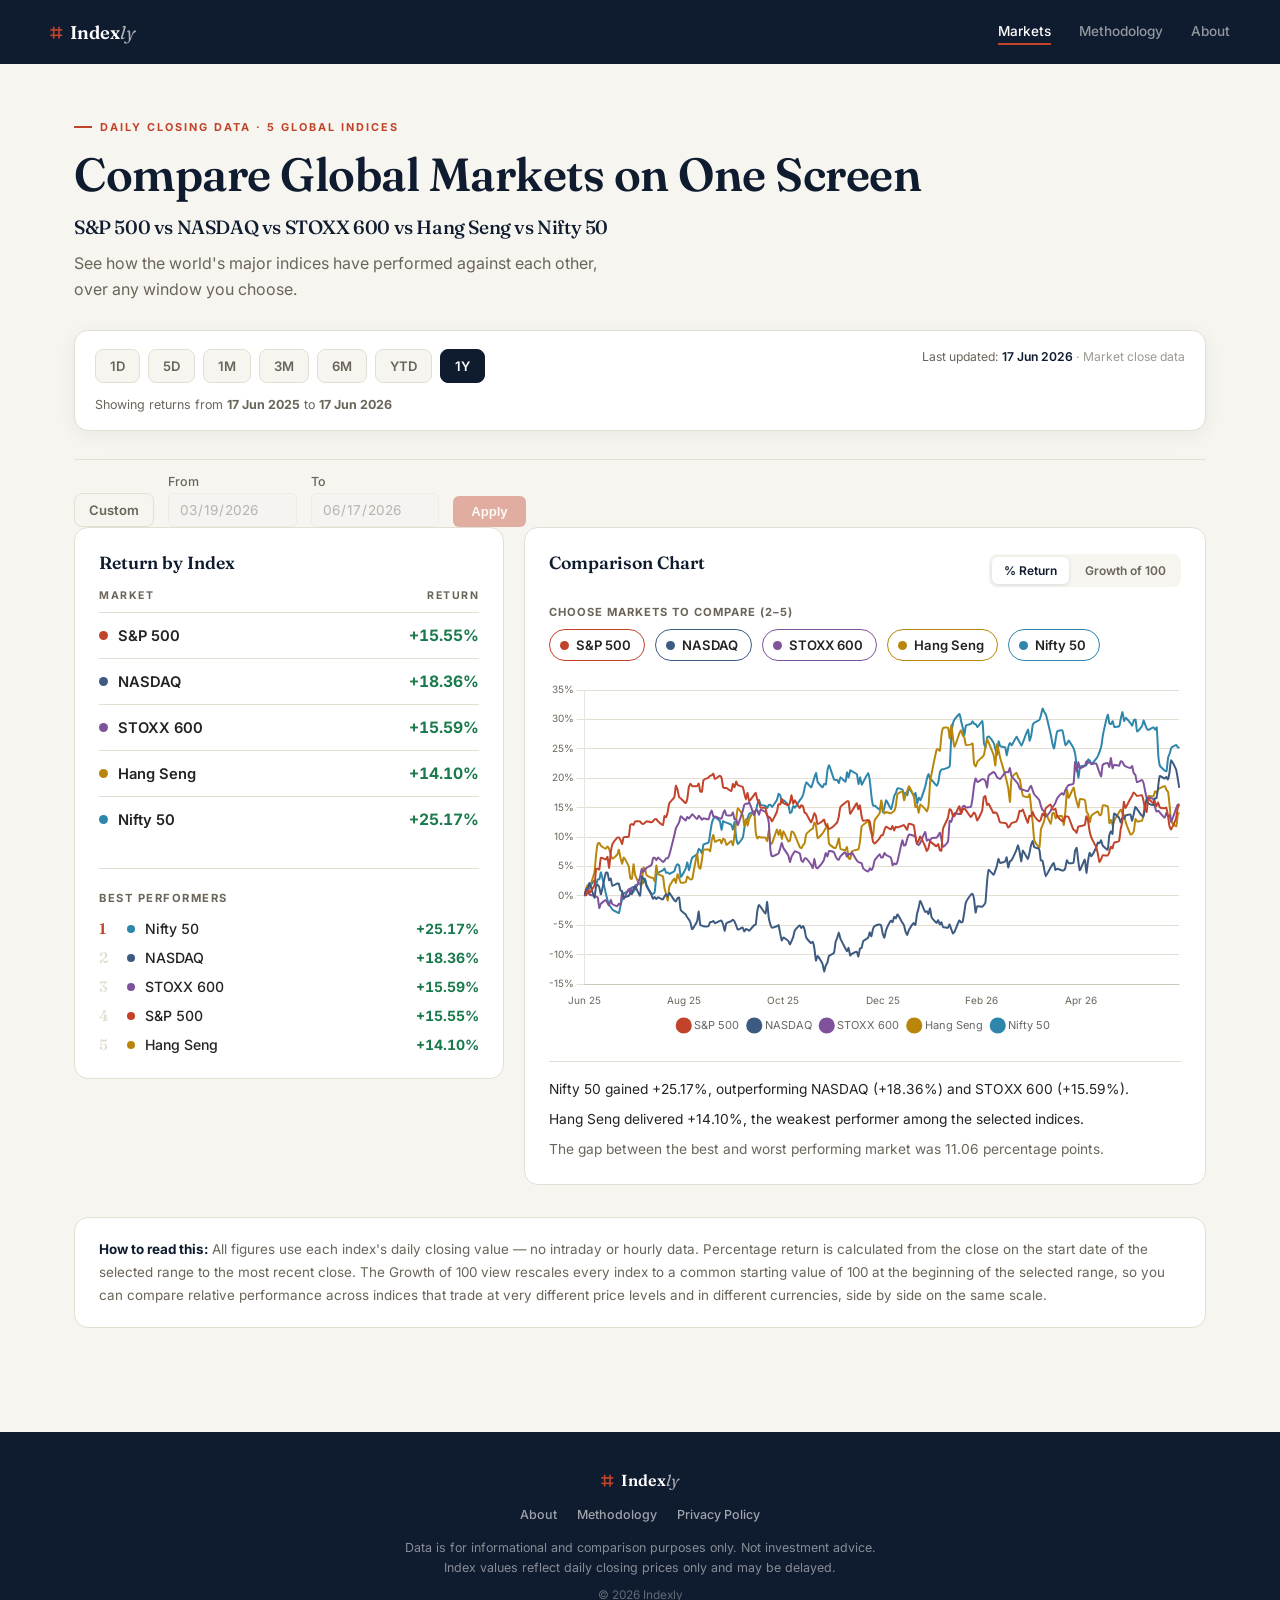
==== index.html @ 598ea198 "Add files via upload" ====
﻿<!DOCTYPE html>
<html lang="en">
<head>
<meta charset="UTF-8">
<meta name="viewport" content="width=device-width, initial-scale=1.0">
<title>Indexly · Global Market Comparison</title>
<link rel="preconnect" href="https://fonts.googleapis.com">
<link rel="preconnect" href="https://fonts.gstatic.com" crossorigin>
<link href="https://fonts.googleapis.com/css2?family=Fraunces:opsz,wght@9..144,400;9..144,500;9..144,600;9..144,700&family=Inter:wght@400;500;600;700&display=swap" rel="stylesheet">
<link rel="stylesheet" href="assets/css/styles.css">
</head>
<body>

<!-- ============ HEADER ============ -->
<header class="site-header">
  <div class="header-inner">
    <a href="#" class="logo">
      <span class="logo-mark">⌗</span>
      <span class="logo-text">Index<em>ly</em></span>
    </a>
<nav class="header-nav" id="headerNav">
      <a href="index.html" class="nav-link active">Markets</a>
      <a href="methodology.html" class="nav-link">Methodology</a>
      <a href="about.html" class="nav-link">About</a>
    </nav>

    <button class="hamburger-btn" id="hamburgerBtn" aria-label="Open menu" aria-expanded="false">
      <span class="hamburger-bar"></span>
      <span class="hamburger-bar"></span>
      <span class="hamburger-bar"></span>
    </button>
  </div>
</header>

<main>

  <!-- ============ PAGE TITLE / INTRO ============ -->
  <section class="page-intro">
    <p class="eyebrow">Daily closing data · 5 global indices</p>
    <h1 class="page-title">Compare Global Markets on One Screen</h1>
    <h2 class="page-subtitle">S&P 500 vs NASDAQ vs STOXX 600 vs Hang Seng vs Nifty 50 </h2>
    <p class="page-sub">See how the world's major indices have performed against each other, over any window you choose.</p>
  </section>

 <div class="sticky-date-wrapper">

    <!-- ============ RANGE SELECTOR ============ -->
    <section class="range-bar" aria-label="Select time range">
      <div class="range-bar-inner">
        <button class="range-btn" data-range="1D">1D</button>
        <button class="range-btn" data-range="5D">5D</button>
        <button class="range-btn" data-range="1M">1M</button>
        <button class="range-btn" data-range="3M">3M</button>
        <button class="range-btn" data-range="6M">6M</button>
        <button class="range-btn" data-range="YTD">YTD</button>
        <button class="range-btn active" data-range="1Y">1Y</button>
        
      </div>

<p class="last-updated-inline">Last updated: <strong id="lastUpdatedDate"></strong> <span class="last-updated-note">· Market close data</span></p>

      <p class="range-context" id="rangeContext">Showing returns for the trailing 1 year, as of <span id="asOfDate"></span></p>

    </section>

    <!-- ============ CUSTOM DATE BAR ============ -->
    <div class="custom-range-panel" id="customRangePanel">
      <button class="range-btn range-btn-custom" data-range="CUSTOM">Custom</button>
      <label>From <input type="date" id="customFrom" disabled></label>
      <label>To <input type="date" id="customTo" disabled></label>
      <button class="apply-btn" id="applyCustomRange" disabled>Apply</button>
    </div>

  </div>

  <!-- ============ MAIN GRID: TABLE + CHART ============ -->
  <section class="data-grid">

    <div class="panel table-panel">
      <h2 class="panel-title">Return by Index</h2>
      <table class="return-table" id="returnTable">
        <thead>
          <tr>
            <th class="rt-market">Market</th>
            <th class="rt-return">Return</th>
          </tr>
        </thead>
        <tbody id="returnTableBody">
          <!-- populated by JS -->
        </tbody>
      </table>

      <div class="best-performer">
        <h3 class="bp-title">Best Performers</h3>
        <ol class="bp-list" id="bestPerformerList">
          <!-- populated by JS -->
        </ol>
      </div>
    </div>

    <div class="panel chart-panel">
      <div class="chart-panel-head">
        <h2 class="panel-title">Comparison Chart</h2>
        <div class="chart-mode-toggle">
          <button class="mode-btn active" data-mode="pct">% Return</button>
          <button class="mode-btn" data-mode="normalized">Growth of 100</button>
        </div>
      </div>

      <fieldset class="index-picker" id="indexPicker">
        <legend>Choose markets to compare (2–5)</legend>
        <!-- populated by JS -->
      </fieldset>

      <div class="chart-wrap">
        <canvas id="comparisonChart"></canvas>
      </div>

     <div class="chart-summary" id="chartSummary"></div>
    </div>

  </section>

  <!-- ============ SMALL EXPLANATION ============ -->
  <section class="explainer">
    <p><strong>How to read this:</strong> All figures use each index's daily closing value — no intraday or hourly data. Percentage return is calculated from the close on the start date of the selected range to the most recent close. The Growth of 100 view rescales every index to a common starting value of 100 at the beginning of the selected range, so you can compare relative performance across indices that trade at very different price levels and in different currencies, side by side on the same scale.</p>
  </section>

</main>

<!-- ============ FOOTER ============ -->
<footer class="site-footer">
  <div class="footer-inner">
    <div class="footer-brand">
      <span class="logo-mark">⌗</span>
      <span class="logo-text">Index<em>ly</em></span>
    </div>

    <nav class="footer-nav">
      <a href="about.html">About</a>
      <a href="methodology.html">Methodology</a>
      <a href="privacy-policy.html">Privacy Policy</a>
    </nav>

    <p class="footer-disclaimer">Data is for informational and comparison purposes only. Not investment advice. Index values reflect daily closing prices only and may be delayed.</p>
    <p class="footer-copy">&copy; 2026 Indexly</p>
  </div>
</footer>

<script src="assets/js/chart.umd.min.js"></script>
<script src="assets/js/chartjs-adapter-date-fns.bundle.min.js"></script>
<script src="assets/js/market-data.js"></script>
<script src="assets/js/app.js"></script>
<script>
  const hamburgerBtn = document.getElementById('hamburgerBtn');
  const headerNav = document.getElementById('headerNav');

  hamburgerBtn.addEventListener('click', () => {
    const isOpen = headerNav.classList.toggle('open');
    hamburgerBtn.setAttribute('aria-expanded', isOpen);
  });
</script>
</body>
</html>
---- assets/css/styles.css ----
﻿/* ════════════════════════════════════
   INDEXWATCH — GLOBAL MARKET COMPARISON
   Design tokens
════════════════════════════════════ */

:root {
  /* Color */
  --navy:        #0F1B2E;
  --navy-soft:   #1B2D47;
  --cream:       #F7F5F0;
  --paper:       #FFFFFF;
  --border:      #E4DFD3;
  --ink:         #232323;
  --muted:       #6B6459;

  /* Index colors */
  --c-nifty:     #2E86AB;
  --c-sp500:     #C1432A;
  --c-nasdaq:    #3D5A80;
  --c-shanghai:  #B8860B;
  --c-dax:       #5C7A5C;

  /* Signal */
  --gain:        #1A7A4C;
  --loss:        #B8312F;

  --ease: cubic-bezier(0.4, 0, 0.2, 1);
}

* { box-sizing: border-box; }

html { scroll-behavior: smooth; }

body {
  margin: 0;
  background: var(--cream);
  color: var(--ink);
  font-family: 'Inter', sans-serif;
  -webkit-font-smoothing: antialiased;
  overflow-x: hidden;
}

a { color: inherit; text-decoration: none; }

:focus-visible {
  outline: 2px solid var(--c-nifty);
  outline-offset: 2px;
}

@media (prefers-reduced-motion: reduce) {
  *, *::before, *::after {
    animation-duration: 0.001ms !important;
    transition-duration: 0.001ms !important;
  }
}

/* ── Header ── */
.site-header {
  background: var(--navy);
  padding: 0 24px;
  position: relative;
}

.header-inner {
  max-width: 1180px;
  margin: 0 auto;
  display: flex;
  align-items: center;
  justify-content: space-between;
  height: 64px;
}

.logo {
  display: flex;
  align-items: center;
  gap: 8px;
  font-family: 'Fraunces', serif;
  font-size: 1.15rem;
  font-weight: 600;
  color: var(--paper);
}

.logo-mark {
  color: var(--c-sp500);
  font-size: 1.3rem;
}

.logo-text em {
  font-style: italic;
  font-weight: 400;
  color: rgba(255,255,255,0.65);
}

.header-nav {
  display: flex;
  gap: 28px;
}

.nav-link {
  font-size: 0.85rem;
  font-weight: 500;
  color: rgba(255,255,255,0.55);
  padding: 4px 0;
  border-bottom: 2px solid transparent;
  transition: color 0.2s var(--ease);
}

.nav-link:hover { color: rgba(255,255,255,0.85); }

.nav-link.active {
  color: var(--paper);
  border-bottom-color: var(--c-sp500);
}

.hamburger-btn {
  display: none;
  flex-direction: column;
  justify-content: center;
  gap: 5px;
  width: 32px;
  height: 32px;
  padding: 0;
  background: none;
  border: none;
  cursor: pointer;
}

.hamburger-bar {
  display: block;
  width: 100%;
  height: 2px;
  background: var(--paper);
  border-radius: 2px;
}

@media (max-width: 640px) {
  .header-nav {
    display: none;
    position: absolute;
    top: 64px;
    left: 0;
    right: 0;
    flex-direction: column;
    gap: 0;
    background: var(--navy);
    border-top: 1px solid rgba(255,255,255,0.1);
    box-shadow: 0 8px 20px rgba(15,27,46,0.25);
    z-index: 20;
  }

  .header-nav.open {
    display: flex;
  }

  .header-nav .nav-link {
    padding: 14px 24px;
    border-bottom: 1px solid rgba(255,255,255,0.08);
  }

  .header-nav .nav-link.active {
    border-left: 3px solid var(--c-sp500);
    padding-left: 21px;
  }

  .hamburger-btn {
    display: flex;
  }
}

/* ── Page intro ── */
main {
  max-width: 1180px;
  margin: 0 auto;
  padding: 0 24px 64px;
}

.page-intro {
  padding: 48px 0 28px;
}

.eyebrow {
  display: inline-flex;
  align-items: center;
  gap: 8px;
  font-size: 0.68rem;
  font-weight: 700;
  letter-spacing: 2px;
  text-transform: uppercase;
  color: var(--c-sp500);
  margin: 0 0 12px;
}

.eyebrow::before {
  content: '';
  width: 18px;
  height: 2px;
  background: var(--c-sp500);
}

.page-title {
  font-family: 'Fraunces', serif;
  font-size: clamp(2rem, 5vw, 2.9rem);
  font-weight: 600;
  letter-spacing: -0.5px;
  margin: 0 0 12px;
  color: var(--navy);
}

.page-subtitle {
  font-family: 'Fraunces', serif;
  font-size: clamp(1.2rem, 5vw, 0.9rem);
  font-weight: 500;
  letter-spacing: -0.4px;
  margin: 0 0 12px;
  color: var(--navy);
}

.page-sub {
  font-size: 1rem;
  color: var(--muted);
  max-width: 560px;
  line-height: 1.6;
  margin: 0;
}

/* ── Range selector bar ── */
.range-bar {
  position: sticky;
  top: 0;
  z-index: 10;
  background: var(--paper);
  border: 1.5px solid var(--border);
  border-radius: 14px;
  padding: 18px 20px;
  margin-bottom: 28px;
  box-shadow: 0 4px 20px rgba(15,27,46,0.06);
  display: grid;
  grid-template-columns: 1fr auto;
  column-gap: 16px;
}

.range-bar-inner {
  display: flex;
  gap: 8px;
  flex-wrap: wrap;
  grid-column: 1;
  grid-row: 1;
}

.range-btn {
  font-family: 'Inter', sans-serif;
  font-size: 0.82rem;
  font-weight: 600;
  color: var(--muted);
  background: var(--cream);
  border: 1.5px solid var(--border);
  border-radius: 8px;
  padding: 8px 14px;
  cursor: pointer;
  transition: all 0.18s var(--ease);
}

.range-btn:hover {
  border-color: var(--c-nifty);
  color: var(--navy);
}

.range-btn.active {
  background: var(--navy);
  border-color: var(--navy);
  color: var(--paper);
}



@media (max-width: 640px) {
  .range-btn-custom { margin-left: 0; }
}

.custom-range-panel {
  display: flex;
  grid-column: 1;
  grid-row: 2;
  gap: 14px;
  align-items: end;
  flex-wrap: wrap;
  margin-top: 14px;
  padding-top: 14px;
  border-top: 1px solid var(--border);
}

.custom-range-panel[hidden] {
  display: none;
}

.custom-range-panel label {
  display: flex;
  flex-direction: column;
  gap: 4px;
  font-size: 0.78rem;
  color: var(--muted);
  font-weight: 500;
}

.custom-range-panel input[type="date"] {
  font-family: 'Inter', sans-serif;
  padding: 7px 10px;
  border: 1.5px solid var(--border);
  border-radius: 6px;
  font-size: 0.85rem;
}

.custom-range-panel input[type="date"]:disabled,
.apply-btn:disabled {
  opacity: 0.4;
  cursor: not-allowed;
  pointer-events: none;
}

.apply-btn {
  background: var(--c-sp500);
  color: var(--paper);
  border: none;
  border-radius: 6px;
  padding: 8px 18px;
  font-size: 0.82rem;
  font-weight: 600;
  cursor: pointer;
  transition: opacity 0.18s var(--ease);
}

.apply-btn:hover { opacity: 0.88; }

.range-context {
  grid-column: 1;
  margin: 14px 0 0;
  font-size: 0.78rem;
  color: var(--muted);
}

.last-updated-inline {
  font-size: 0.76rem;
  color: var(--muted);
  text-align: right;
  align-self: start;
  margin: 0;
  grid-column: 2;
  grid-row: 1;
}

.last-updated-inline strong {
  color: var(--navy);
  font-weight: 600;
}

.last-updated-note {
  opacity: 0.65;
}

/* ── Data grid: table + chart ── */
.data-grid {
  display: grid;
  grid-template-columns: minmax(280px, 38%) 1fr;
  gap: 20px;
  align-items: start;
}

@media (max-width: 900px) {
  .data-grid {
    grid-template-columns: 1fr;
  }
}

.panel {
  background: var(--paper);
  border: 1.5px solid var(--border);
  border-radius: 14px;
  padding: 24px;
}

.panel-title {
  font-family: 'Fraunces', serif;
  font-size: 1.1rem;
  font-weight: 600;
  color: var(--navy);
  margin: 0 0 16px;
}

/* ── Return table ── */
.return-table {
  width: 100%;
  border-collapse: collapse;
  font-size: 0.92rem;
}

.return-table th {
  text-align: left;
  font-size: 0.66rem;
  font-weight: 700;
  letter-spacing: 1.5px;
  text-transform: uppercase;
  color: var(--muted);
  padding: 0 0 10px;
  border-bottom: 1.5px solid var(--border);
}

.return-table .rt-return { text-align: right; }

.return-table td {
  padding: 13px 0;
  border-bottom: 1px solid var(--border);
  transition: opacity 0.25s var(--ease);
}

.return-table tbody tr:last-child td { border-bottom: none; }

.rt-market-cell {
  display: flex;
  align-items: center;
  gap: 10px;
  font-weight: 600;
  color: var(--ink);
}

.rt-dot {
  width: 9px;
  height: 9px;
  border-radius: 50%;
  flex-shrink: 0;
}

.rt-return-cell {
  text-align: right;
  font-variant-numeric: tabular-nums;
  font-weight: 700;
  font-size: 0.98rem;
}

.rt-return-cell.gain { color: var(--gain); }
.rt-return-cell.loss { color: var(--loss); }

.table-fade {
  opacity: 0;
}

/* ── Best performers ── */
.best-performer {
  margin-top: 26px;
  padding-top: 22px;
  border-top: 1.5px solid var(--border);
}

.bp-title {
  font-size: 0.7rem;
  font-weight: 700;
  letter-spacing: 1.5px;
  text-transform: uppercase;
  color: var(--muted);
  margin: 0 0 14px;
}

.bp-list {
  list-style: none;
  margin: 0;
  padding: 0;
  display: flex;
  flex-direction: column;
  gap: 10px;
}

.bp-list li {
  display: flex;
  align-items: center;
  gap: 10px;
  font-size: 0.88rem;
  font-variant-numeric: tabular-nums;
}

.bp-rank {
  font-family: 'Fraunces', serif;
  font-weight: 600;
  font-size: 0.95rem;
  color: var(--border);
  width: 18px;
  flex-shrink: 0;
}

.bp-list li:first-child .bp-rank { color: var(--c-sp500); }

.bp-dot {
  width: 8px;
  height: 8px;
  border-radius: 50%;
  flex-shrink: 0;
}

.bp-name {
  flex: 1;
  font-weight: 500;
}

.bp-value {
  font-weight: 700;
}

.bp-value.gain { color: var(--gain); }
.bp-value.loss { color: var(--loss); }

/* ── Chart panel ── */
.chart-panel-head {
  display: flex;
  align-items: center;
  justify-content: space-between;
  flex-wrap: wrap;
  gap: 12px;
  margin-bottom: 4px;
}

.chart-mode-toggle {
  display: flex;
  gap: 4px;
  background: var(--cream);
  border-radius: 8px;
  padding: 3px;
}

.mode-btn {
  font-family: 'Inter', sans-serif;
  font-size: 0.75rem;
  font-weight: 600;
  color: var(--muted);
  background: transparent;
  border: none;
  border-radius: 6px;
  padding: 6px 12px;
  cursor: pointer;
  transition: all 0.18s var(--ease);
}

.mode-btn.active {
  background: var(--paper);
  color: var(--navy);
  box-shadow: 0 1px 4px rgba(15,27,46,0.12);
}

/* ── Index picker checkboxes ── */
.index-picker {
  display: flex;
  flex-wrap: wrap;
  gap: 10px;
  border: none;
  margin: 16px 0 20px;
  padding: 0;
}

.index-picker legend {
  width: 100%;
  font-size: 0.7rem;
  font-weight: 700;
  letter-spacing: 1px;
  text-transform: uppercase;
  color: var(--muted);
  margin-bottom: 10px;
  padding: 0;
}

.idx-chip {
  display: flex;
  align-items: center;
  gap: 7px;
  font-size: 0.82rem;
  font-weight: 600;
  padding: 7px 13px 7px 10px;
  border-radius: 20px;
  border: 1.5px solid var(--border);
  background: var(--cream);
  cursor: pointer;
  transition: all 0.18s var(--ease);
  user-select: none;
}

.idx-chip input {
  position: absolute;
  opacity: 0;
  pointer-events: none;
}

.idx-chip .idx-dot {
  width: 9px;
  height: 9px;
  border-radius: 50%;
  flex-shrink: 0;
  opacity: 0.35;
  transition: opacity 0.18s var(--ease);
}

.idx-chip.checked {
  border-color: currentColor;
  background: var(--paper);
}

.idx-chip.checked .idx-dot { opacity: 1; }

.idx-chip.disabled {
  opacity: 0.4;
  cursor: not-allowed;
}

/* ── Chart canvas ── */


.chart-wrap {
  position: relative;
  width: 100%;
  height: 360px;
  min-height: 260px;
  display: block;          /* ← prevents flex/grid collapsing it */
}

#comparisonChart {
  max-width: 100%;
}

.chart-summary {
  margin-top: 20px;
  padding-top: 16px;
  border-top: 1.5px solid var(--border);
}

.chart-summary p {
  font-size: 0.86rem;
  line-height: 1.6;
  color: var(--ink);
  margin: 0 0 8px;
}

.chart-summary p:last-child {
  margin-bottom: 0;
  color: var(--muted);
}

.chart-summary-caveat {
  font-size: 0.8rem;
  font-style: italic;
  color: var(--muted);
  padding-bottom: 10px;
  margin-bottom: 12px !important;
  border-bottom: 1px dashed var(--border);
}

/* ── Explainer ── */
.explainer {
  margin-top: 32px;
  padding: 20px 24px;
  background: var(--paper);
  border: 1.5px solid var(--border);
  border-radius: 14px;
}

.explainer p {
  margin: 0;
  font-size: 0.84rem;
  color: var(--muted);
  line-height: 1.7;
}

.explainer strong { color: var(--navy); }

/* ── Footer ── */
.site-footer {
  background: var(--navy);
  padding: 36px 24px;
  margin-top: 40px;
}

.footer-inner {
  max-width: 1180px;
  margin: 0 auto;
  text-align: center;
}

.footer-brand {
  display: inline-flex;
  align-items: center;
  gap: 8px;
  font-family: 'Fraunces', serif;
  font-size: 1rem;
  font-weight: 600;
  color: var(--paper);
  margin-bottom: 14px;
}

.footer-nav {
  display: flex;
  justify-content: center;
  gap: 20px;
  margin-bottom: 16px;
}

.footer-nav a {
  font-size: 0.78rem;
  font-weight: 500;
  color: rgba(255,255,255,0.6);
  transition: color 0.18s var(--ease);
}

.footer-nav a:hover {
  color: var(--paper);
}

.footer-disclaimer {
  font-size: 0.78rem;
  color: rgba(255,255,255,0.5);
  max-width: 480px;
  margin: 0 auto 10px;
  line-height: 1.6;
}

.footer-copy {
  font-size: 0.74rem;
  color: rgba(255,255,255,0.35);
  margin: 0;
}

/* ════════════════════════════════════
   PRIVACY POLICY
════════════════════════════════════ */

.legal-content {
  background: var(--paper);
  border: 1.5px solid var(--border);
  border-radius: 14px;
  padding: 36px 40px;
  margin: 0 auto 40px;
  max-width: 760px;
}

.legal-content h2 {
  font-family: 'Fraunces', serif;
  font-size: 1.15rem;
  font-weight: 600;
  color: var(--navy);
  margin: 32px 0 12px;
}

.legal-content h2:first-child {
  margin-top: 0;
}

.legal-content p {
  font-size: 0.92rem;
  line-height: 1.7;
  color: var(--ink);
  margin: 0 0 14px;
}

.legal-content ul {
  margin: 0 0 14px;
  padding-left: 22px;
}

.legal-content li {
  font-size: 0.92rem;
  line-height: 1.7;
  color: var(--ink);
  margin-bottom: 8px;
}

.legal-content a {
  color: var(--c-sp500);
  text-decoration: underline;
  text-decoration-color: rgba(193,67,42,0.3);
}

.legal-content a:hover {
  text-decoration-color: var(--c-sp500);
}

.legal-content strong {
  color: var(--navy);
  font-weight: 600;
}

.legal-intro {
  text-align: center;
  max-width: 760px;
  margin-left: auto;
  margin-right: auto;
}

.legal-intro .eyebrow {
  justify-content: center;
}

.legal-intro .page-sub {
  margin-left: auto;
  margin-right: auto;
}

/* ── Mobile tuning ── */

@media (max-width: 640px) {

  .page-intro {
    padding: 24px 0 18px;
  }

  .panel {
    padding: 16px;
  }

    .range-bar {
    position: static;
    padding: 14px;
    display: block;
  }

  .last-updated-inline {
    text-align: left;
    margin-top: 12px;
    margin-bottom: 12px;
  }

    .custom-range-panel {
    display: flex;
    flex-direction: column;
    align-items: stretch;
    gap: 10px;
    position: sticky;
    top: 0;
    z-index: 15;
    background: var(--paper);
    padding: 10px 14px;
    margin: 0 -14px;
    border-bottom: 1.5px solid var(--border);
    box-shadow: 0 4px 12px rgba(15,27,46,0.08);
  }

  .custom-range-panel label {
    width: 100%;
  }

  .custom-range-panel input[type="date"] {
    width: 100%;
  }

  .apply-btn {
    width: 100%;
  }

.chart-wrap {
  height: 380px;
  min-height: 380px;
  width: auto;
  margin-left: -40px;
  margin-right: -40px;
}

}

@media (max-height: 480px) and (orientation: landscape) {
  .range-bar {
    position: static;
    margin-bottom: 0;
  }

  .custom-range-panel {
    flex-direction: row;
    flex-wrap: wrap;
    align-items: end;
  }
  .custom-range-panel label,
  .apply-btn {
    width: auto;
  }

    main {
    display: grid;
    grid-template-columns: 42% 1fr;
    grid-template-areas:
      "intro   intro"
      "range   table"
      "chart   chart"
      "explain explain";
    gap: 16px;
  }

  .page-intro  { grid-area: intro; }
  .range-bar   { grid-area: range; }
  .data-grid   { display: contents; }   /* lets its children join main's grid */
  .table-panel { grid-area: table; max-width: none; margin: 0; }
  .chart-panel { grid-area: chart; }
  .explainer   { grid-area: explain; margin-top: 0; }

  .chart-wrap {
    height: 300px;
    min-height: 240px;
  }

.range-btn {
    font-size: 0.76rem;
    padding: 6px 10px;
  }

  .custom-range-panel input[type="date"] {
    font-size: 0.78rem;
    padding: 6px 8px;
  }

  .apply-btn {
    font-size: 0.76rem;
    padding: 6px 12px;
  }

  .return-table {
    font-size: 0.85rem;
  }
}
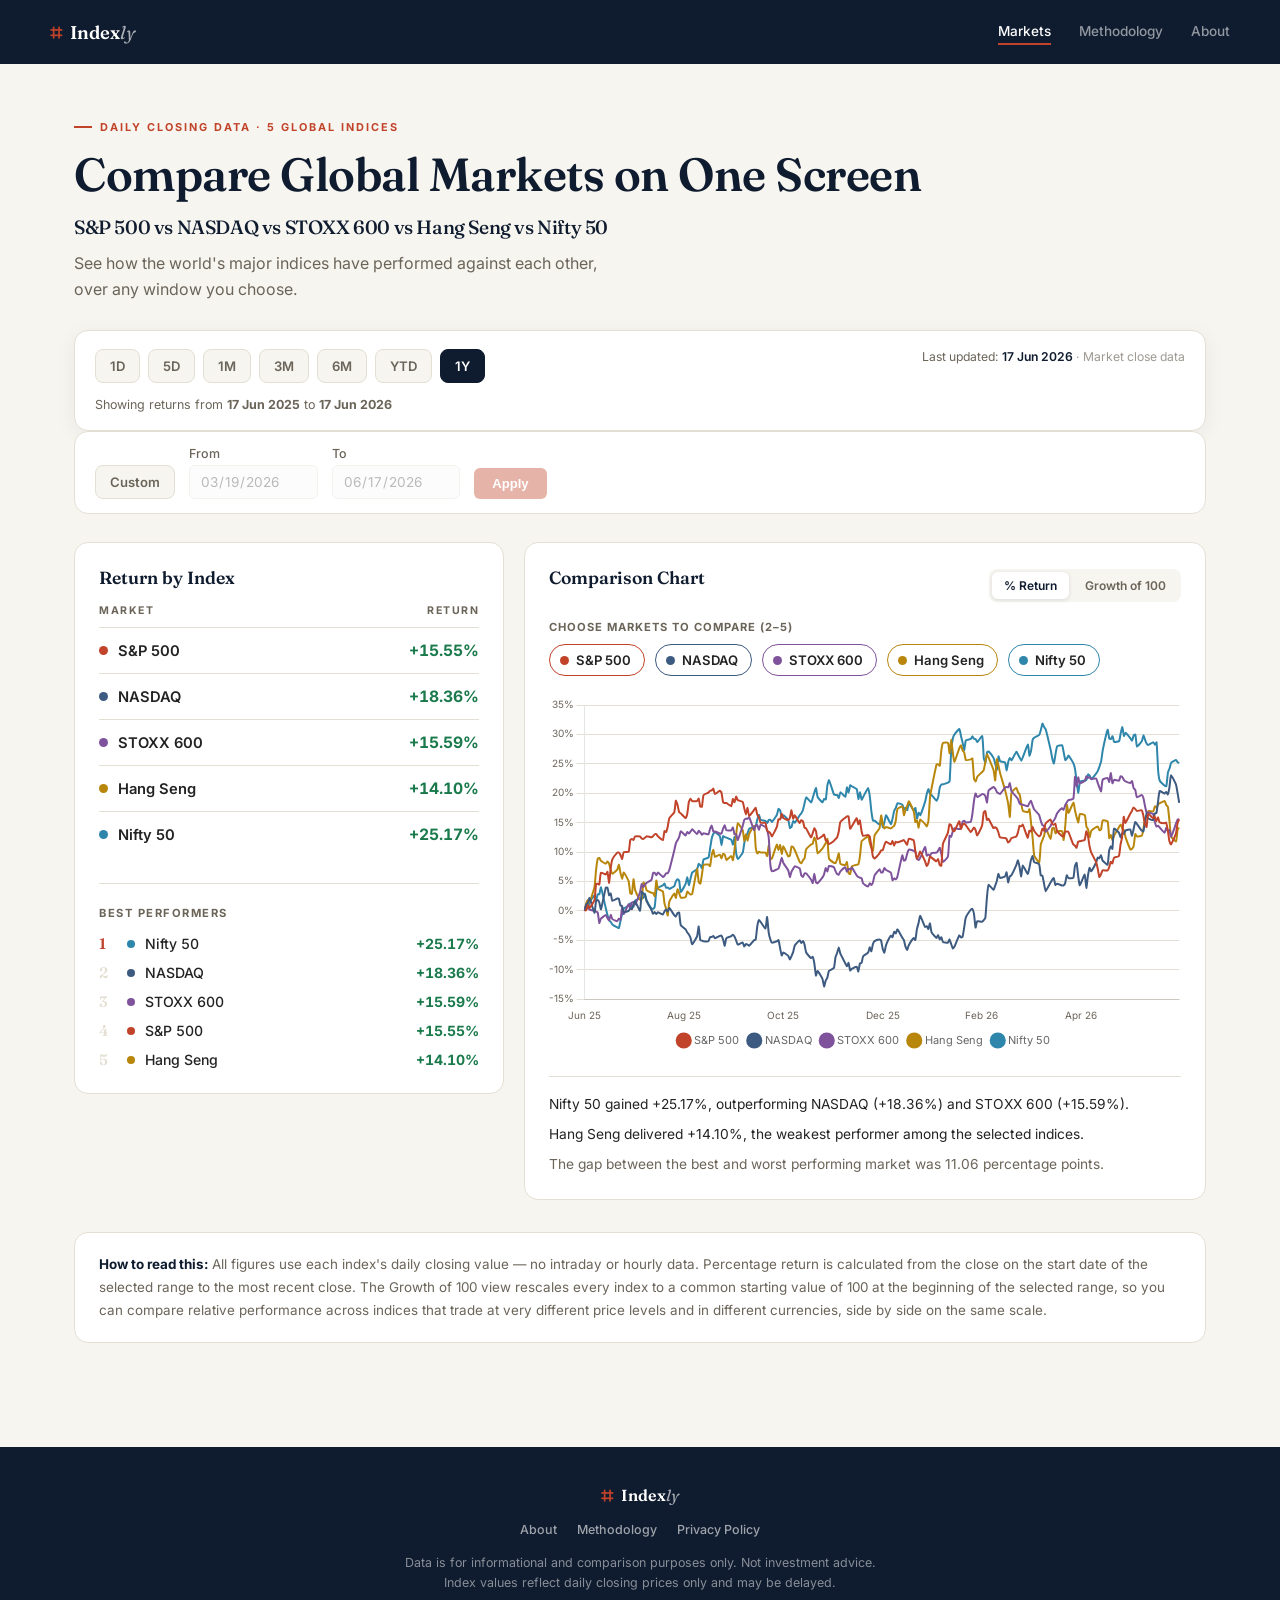
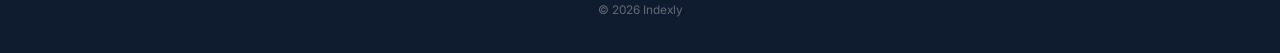
==== commit 9d6b9cde: "Add files via upload" ====
--- a/index.html
+++ b/index.html
@@ -42,9 +42,7 @@
     <p class="page-sub">See how the world's major indices have performed against each other, over any window you choose.</p>
   </section>
 
- <div class="sticky-date-wrapper">
-
-    <!-- ============ RANGE SELECTOR ============ -->
+ <!-- ============ RANGE SELECTOR ============ -->
     <section class="range-bar" aria-label="Select time range">
       <div class="range-bar-inner">
         <button class="range-btn" data-range="1D">1D</button>
@@ -70,8 +68,6 @@
       <label>To <input type="date" id="customTo" disabled></label>
       <button class="apply-btn" id="applyCustomRange" disabled>Apply</button>
     </div>
-
-  </div>
 
   <!-- ============ MAIN GRID: TABLE + CHART ============ -->
   <section class="data-grid">
--- a/assets/css/styles.css
+++ b/assets/css/styles.css
@@ -37,7 +37,7 @@
   color: var(--ink);
   font-family: 'Inter', sans-serif;
   -webkit-font-smoothing: antialiased;
-  overflow-x: hidden;
+   overflow-x: hidden;
 }
 
 a { color: inherit; text-decoration: none; }
@@ -59,6 +59,12 @@
   background: var(--navy);
   padding: 0 24px;
   position: relative;
+}
+
+@media (max-width: 640px) {
+  .site-header {
+    position: relative;
+  }
 }
 
 .header-inner {
@@ -224,15 +230,18 @@
 }
 
 /* ── Range selector bar ── */
-.range-bar {
+.custom-range-panel {
   position: sticky;
   top: 0;
-  z-index: 10;
+  z-index: 15;
+}
+
+.range-bar {
   background: var(--paper);
   border: 1.5px solid var(--border);
   border-radius: 14px;
   padding: 18px 20px;
-  margin-bottom: 28px;
+  margin-bottom: 0px;
   box-shadow: 0 4px 20px rgba(15,27,46,0.06);
   display: grid;
   grid-template-columns: 1fr auto;
@@ -279,14 +288,19 @@
 
 .custom-range-panel {
   display: flex;
-  grid-column: 1;
-  grid-row: 2;
   gap: 14px;
   align-items: end;
   flex-wrap: wrap;
-  margin-top: 14px;
-  padding-top: 14px;
+  margin: 0 auto;
+  margin-bottom: 28px;
+  padding: 14px 20px;
   border-top: 1px solid var(--border);
+  max-width: 1180px;
+  background: var(--paper);
+  border-left: 1.5px solid var(--border);
+  border-right: 1.5px solid var(--border);
+  border-bottom: 1.5px solid var(--border);
+  border-radius: 14px;
 }
 
 .custom-range-panel[hidden] {
@@ -809,6 +823,7 @@
     padding: 16px;
   }
 
+
     .range-bar {
     position: static;
     padding: 14px;
@@ -823,15 +838,18 @@
 
     .custom-range-panel {
     display: flex;
-    flex-direction: column;
-    align-items: stretch;
+    flex-direction: row;
+    flex-wrap: wrap;
+    align-items: center;
     gap: 10px;
     position: sticky;
-    top: 0;
+    top: 64px;
+    left: 0;
+    right: 0;
     z-index: 15;
     background: var(--paper);
     padding: 10px 14px;
-    margin: 0 -14px;
+    margin: 0;
     border-bottom: 1.5px solid var(--border);
     box-shadow: 0 4px 12px rgba(15,27,46,0.08);
   }
@@ -880,6 +898,7 @@
     grid-template-areas:
       "intro   intro"
       "range   table"
+      "custom  table"
       "chart   chart"
       "explain explain";
     gap: 16px;
@@ -887,6 +906,7 @@
 
   .page-intro  { grid-area: intro; }
   .range-bar   { grid-area: range; }
+  .custom-range-panel { grid-area: custom; position: static; }
   .data-grid   { display: contents; }   /* lets its children join main's grid */
   .table-panel { grid-area: table; max-width: none; margin: 0; }
   .chart-panel { grid-area: chart; }
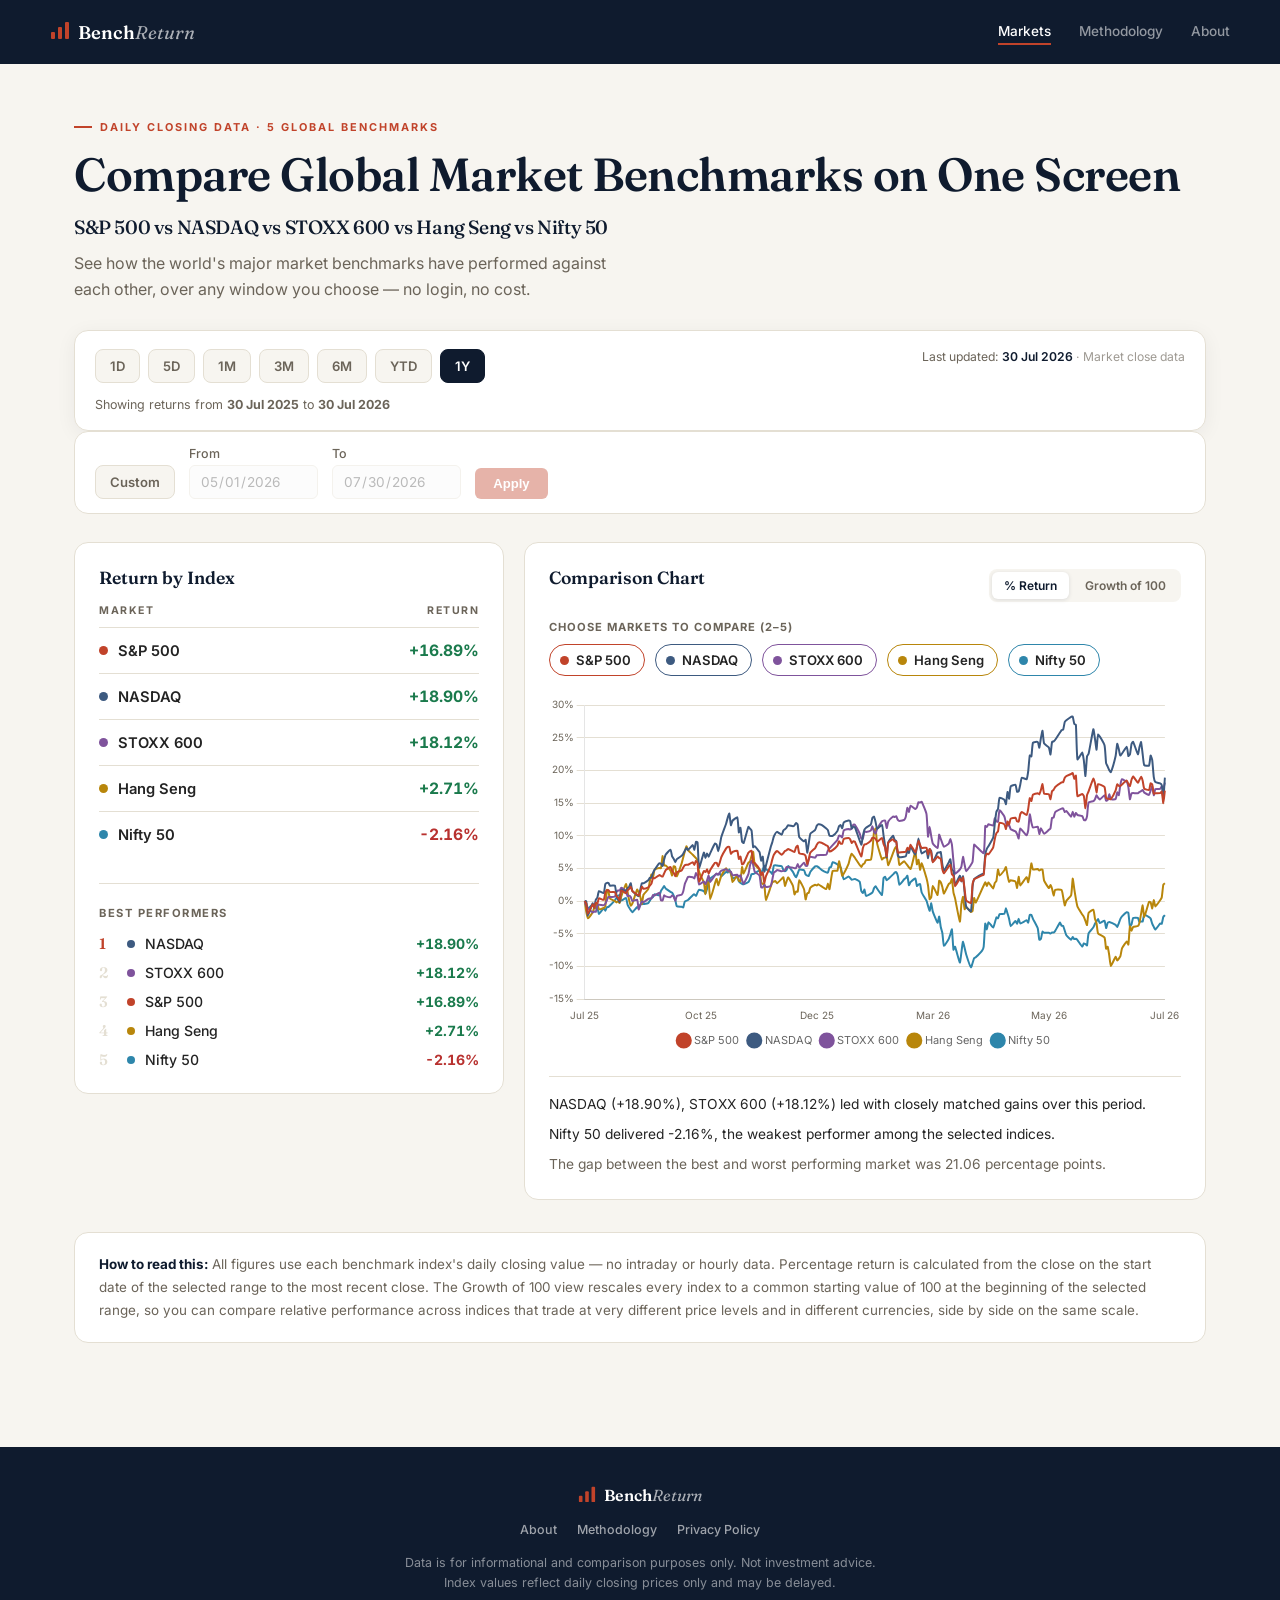
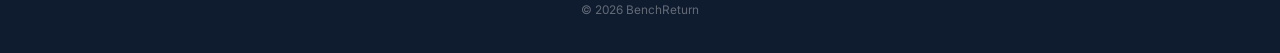
==== commit 098706b5: "Add files via upload" ====
--- a/index.html
+++ b/index.html
@@ -3,7 +3,8 @@
 <head>
 <meta charset="UTF-8">
 <meta name="viewport" content="width=device-width, initial-scale=1.0">
-<title>Indexly · Global Market Comparison</title>
+<title>BenchReturn · Compare Global Market Benchmark Returns</title>
+<meta name="description" content="BenchReturn tracks and compares daily closing returns across S&P 500, NASDAQ, STOXX 600, Hang Seng, and Nifty 50 — benchmark global market performance over any custom date range, free.">
 <link rel="preconnect" href="https://fonts.googleapis.com">
 <link rel="preconnect" href="https://fonts.gstatic.com" crossorigin>
 <link href="https://fonts.googleapis.com/css2?family=Fraunces:opsz,wght@9..144,400;9..144,500;9..144,600;9..144,700&family=Inter:wght@400;500;600;700&display=swap" rel="stylesheet">
@@ -15,8 +16,14 @@
 <header class="site-header">
   <div class="header-inner">
     <a href="#" class="logo">
-      <span class="logo-mark">⌗</span>
-      <span class="logo-text">Index<em>ly</em></span>
+      <span class="logo-mark">
+        <svg width="20" height="20" viewBox="0 0 20 20" fill="none" xmlns="http://www.w3.org/2000/svg">
+          <rect x="1" y="12" width="4" height="7" rx="1" fill="currentColor"/>
+          <rect x="8" y="7" width="4" height="12" rx="1" fill="currentColor"/>
+          <rect x="15" y="2" width="4" height="17" rx="1" fill="currentColor"/>
+        </svg>
+      </span>
+      <span class="logo-text">Bench<em>Return</em></span>
     </a>
 <nav class="header-nav" id="headerNav">
       <a href="index.html" class="nav-link active">Markets</a>
@@ -36,10 +43,10 @@
 
   <!-- ============ PAGE TITLE / INTRO ============ -->
   <section class="page-intro">
-    <p class="eyebrow">Daily closing data · 5 global indices</p>
-    <h1 class="page-title">Compare Global Markets on One Screen</h1>
+    <p class="eyebrow">Daily closing data · 5 global benchmarks</p>
+    <h1 class="page-title">Compare Global Market Benchmarks on One Screen</h1>
     <h2 class="page-subtitle">S&P 500 vs NASDAQ vs STOXX 600 vs Hang Seng vs Nifty 50 </h2>
-    <p class="page-sub">See how the world's major indices have performed against each other, over any window you choose.</p>
+    <p class="page-sub">See how the world's major market benchmarks have performed against each other, over any window you choose — no login, no cost.</p>
   </section>
 
  <!-- ============ RANGE SELECTOR ============ -->
@@ -119,7 +126,7 @@
 
   <!-- ============ SMALL EXPLANATION ============ -->
   <section class="explainer">
-    <p><strong>How to read this:</strong> All figures use each index's daily closing value — no intraday or hourly data. Percentage return is calculated from the close on the start date of the selected range to the most recent close. The Growth of 100 view rescales every index to a common starting value of 100 at the beginning of the selected range, so you can compare relative performance across indices that trade at very different price levels and in different currencies, side by side on the same scale.</p>
+    <p><strong>How to read this:</strong> All figures use each benchmark index's daily closing value — no intraday or hourly data. Percentage return is calculated from the close on the start date of the selected range to the most recent close. The Growth of 100 view rescales every index to a common starting value of 100 at the beginning of the selected range, so you can compare relative performance across indices that trade at very different price levels and in different currencies, side by side on the same scale.</p>
   </section>
 
 </main>
@@ -128,8 +135,14 @@
 <footer class="site-footer">
   <div class="footer-inner">
     <div class="footer-brand">
-      <span class="logo-mark">⌗</span>
-      <span class="logo-text">Index<em>ly</em></span>
+      <span class="logo-mark">
+        <svg width="18" height="18" viewBox="0 0 20 20" fill="none" xmlns="http://www.w3.org/2000/svg">
+          <rect x="1" y="12" width="4" height="7" rx="1" fill="currentColor"/>
+          <rect x="8" y="7" width="4" height="12" rx="1" fill="currentColor"/>
+          <rect x="15" y="2" width="4" height="17" rx="1" fill="currentColor"/>
+        </svg>
+      </span>
+      <span class="logo-text">Bench<em>Return</em></span>
     </div>
 
     <nav class="footer-nav">
@@ -139,7 +152,7 @@
     </nav>
 
     <p class="footer-disclaimer">Data is for informational and comparison purposes only. Not investment advice. Index values reflect daily closing prices only and may be delayed.</p>
-    <p class="footer-copy">&copy; 2026 Indexly</p>
+    <p class="footer-copy">&copy; 2026 BenchReturn</p>
   </div>
 </footer>
 
--- a/assets/css/styles.css
+++ b/assets/css/styles.css
@@ -232,11 +232,14 @@
 /* ── Range selector bar ── */
 .custom-range-panel {
   position: sticky;
+  top: 104px;
+  z-index: 15;
+}
+
+.range-bar {
+  position: sticky;
   top: 0;
-  z-index: 15;
-}
-
-.range-bar {
+  z-index: 11;
   background: var(--paper);
   border: 1.5px solid var(--border);
   border-radius: 14px;
@@ -824,10 +827,24 @@
   }
 
 
-    .range-bar {
+.range-bar {
     position: static;
-    padding: 14px;
+    padding: 8px 10px;
     display: block;
+  }
+
+  .range-bar .range-btn {
+    font-size: 0.72rem;
+    padding: 5px 9px;
+  }
+
+  .range-bar .last-updated-inline {
+    font-size: 0.68rem;
+  }
+
+  .range-bar .range-context {
+    font-size: 0.7rem;
+    margin-top: 8px;
   }
 
   .last-updated-inline {
@@ -836,34 +853,42 @@
     margin-bottom: 12px;
   }
 
-    .custom-range-panel {
+.custom-range-panel {
     display: flex;
     flex-direction: row;
     flex-wrap: wrap;
     align-items: center;
-    gap: 10px;
+    gap: 6px;
     position: sticky;
-    top: 64px;
+    top: 0px;
     left: 0;
     right: 0;
     z-index: 15;
     background: var(--paper);
-    padding: 10px 14px;
+    padding: 6px 10px;
     margin: 0;
     border-bottom: 1.5px solid var(--border);
     box-shadow: 0 4px 12px rgba(15,27,46,0.08);
   }
 
+  .custom-range-panel .range-btn-custom {
+    font-size: .92rem;
+    padding: 5px 9px;
+  }
+
   .custom-range-panel label {
-    width: 100%;
+    font-size: 0.68rem;
+    gap: 2px;
   }
 
   .custom-range-panel input[type="date"] {
-    width: 100%;
+    font-size: .75rem;
+    padding: 4px 6px;
   }
 
   .apply-btn {
-    width: 100%;
+    font-size: .92rem;
+    padding: 5px 10px;
   }
 
 .chart-wrap {
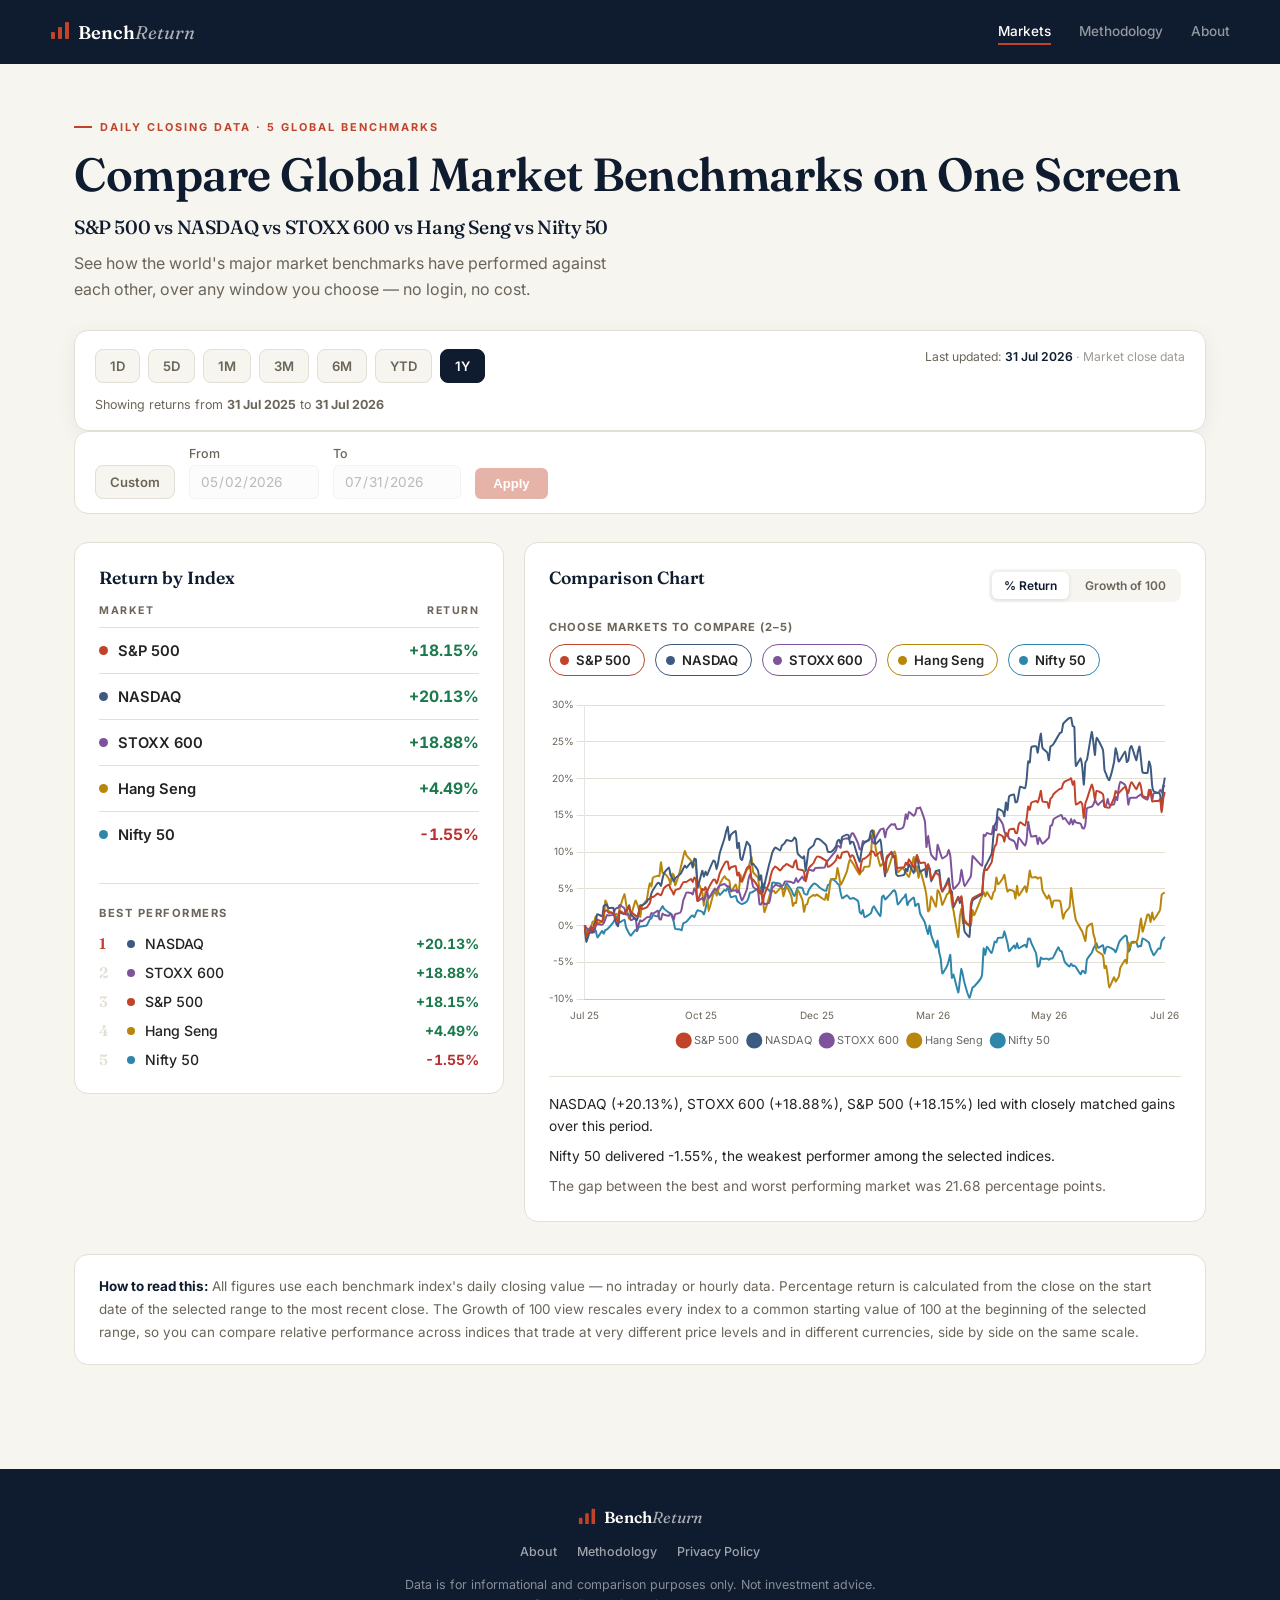
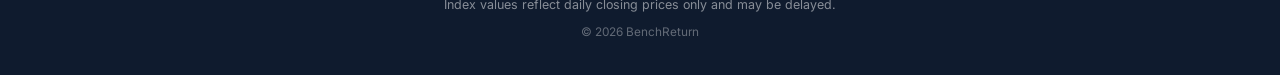
==== commit 34c410bb: "Add files via upload" ====
--- a/index.html
+++ b/index.html
@@ -3,8 +3,21 @@
 <head>
 <meta charset="UTF-8">
 <meta name="viewport" content="width=device-width, initial-scale=1.0">
+
+<link rel="canonical" href="https://benchreturn.com/">
+
+<link rel="icon" href="/favicon.ico" sizes="any">
+<link rel="apple-touch-icon" href="/apple-touch-icon.png">
+
 <title>BenchReturn · Compare Global Market Benchmark Returns</title>
 <meta name="description" content="BenchReturn tracks and compares daily closing returns across S&P 500, NASDAQ, STOXX 600, Hang Seng, and Nifty 50 — benchmark global market performance over any custom date range, free.">
+
+<meta property="og:title" content="BenchReturn · Compare Global Market Benchmark Returns">
+<meta property="og:description" content="Compare daily closing returns across S&P 500, NASDAQ, STOXX 600, Hang Seng, and Nifty 50 — free, no login required.">
+<meta property="og:image" content="https://benchreturn.com/og-image.png">
+<meta property="og:url" content="https://benchreturn.com/">
+<meta property="og:type" content="website">
+
 <link rel="preconnect" href="https://fonts.googleapis.com">
 <link rel="preconnect" href="https://fonts.gstatic.com" crossorigin>
 <link href="https://fonts.googleapis.com/css2?family=Fraunces:opsz,wght@9..144,400;9..144,500;9..144,600;9..144,700&family=Inter:wght@400;500;600;700&display=swap" rel="stylesheet">
@@ -15,7 +28,7 @@
 <!-- ============ HEADER ============ -->
 <header class="site-header">
   <div class="header-inner">
-    <a href="#" class="logo">
+    <a href="/" class="logo">
       <span class="logo-mark">
         <svg width="20" height="20" viewBox="0 0 20 20" fill="none" xmlns="http://www.w3.org/2000/svg">
           <rect x="1" y="12" width="4" height="7" rx="1" fill="currentColor"/>
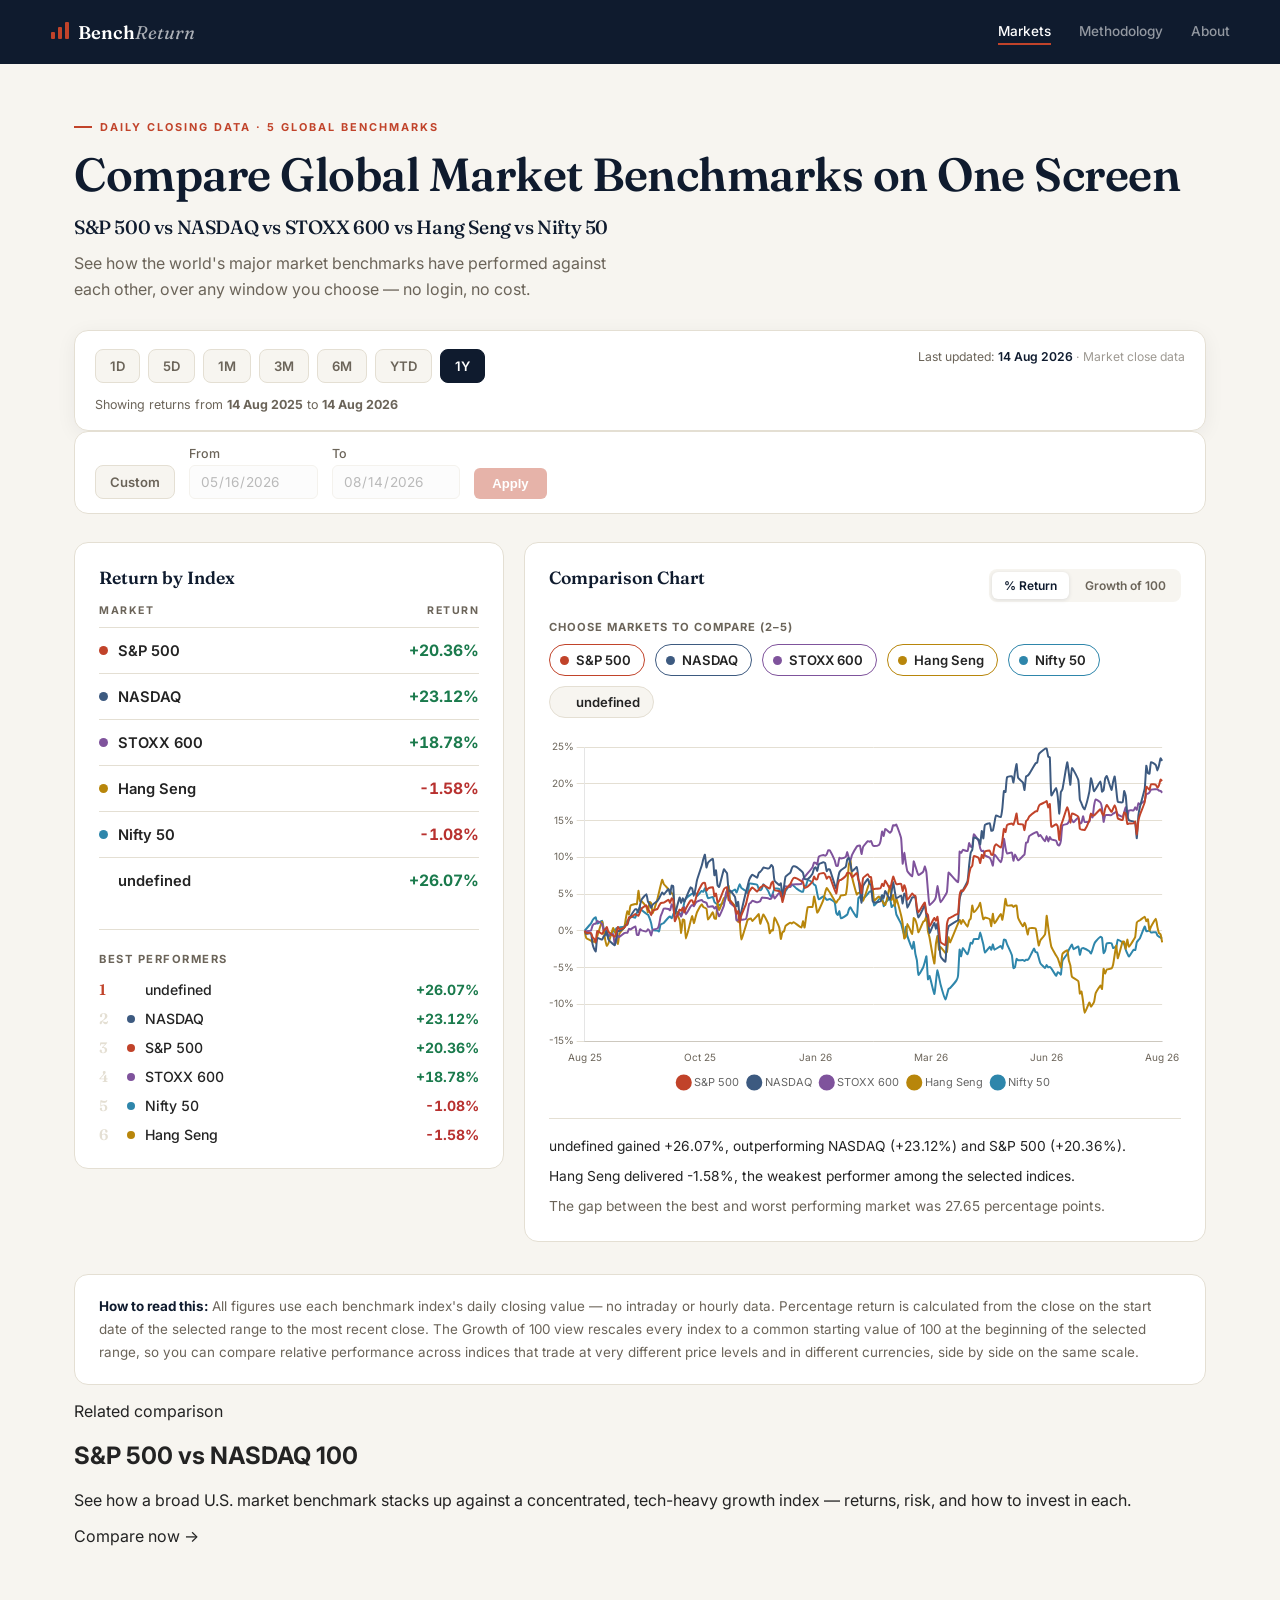
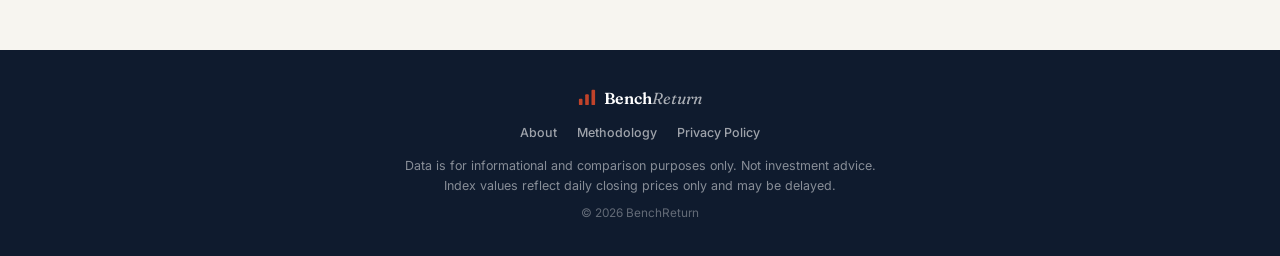
==== commit b0cd2630: "Add files via upload" ====
--- a/index.html
+++ b/index.html
@@ -137,9 +137,19 @@
 
   </section>
 
-  <!-- ============ SMALL EXPLANATION ============ -->
+<!-- ============ SMALL EXPLANATION ============ -->
   <section class="explainer">
     <p><strong>How to read this:</strong> All figures use each benchmark index's daily closing value — no intraday or hourly data. Percentage return is calculated from the close on the start date of the selected range to the most recent close. The Growth of 100 view rescales every index to a common starting value of 100 at the beginning of the selected range, so you can compare relative performance across indices that trade at very different price levels and in different currencies, side by side on the same scale.</p>
+  </section>
+
+  <!-- ============ RELATED COMPARISON ============ -->
+  <section class="related-compare">
+    <div class="related-compare-card">
+      <p class="related-compare-eyebrow">Related comparison</p>
+      <h2 class="related-compare-title">S&amp;P 500 vs NASDAQ 100</h2>
+      <p class="related-compare-desc">See how a broad U.S. market benchmark stacks up against a concentrated, tech-heavy growth index — returns, risk, and how to invest in each.</p>
+      <a href="sp500-vs-nasdaq100.html" class="related-compare-btn">Compare now →</a>
+    </div>
   </section>
 
 </main>
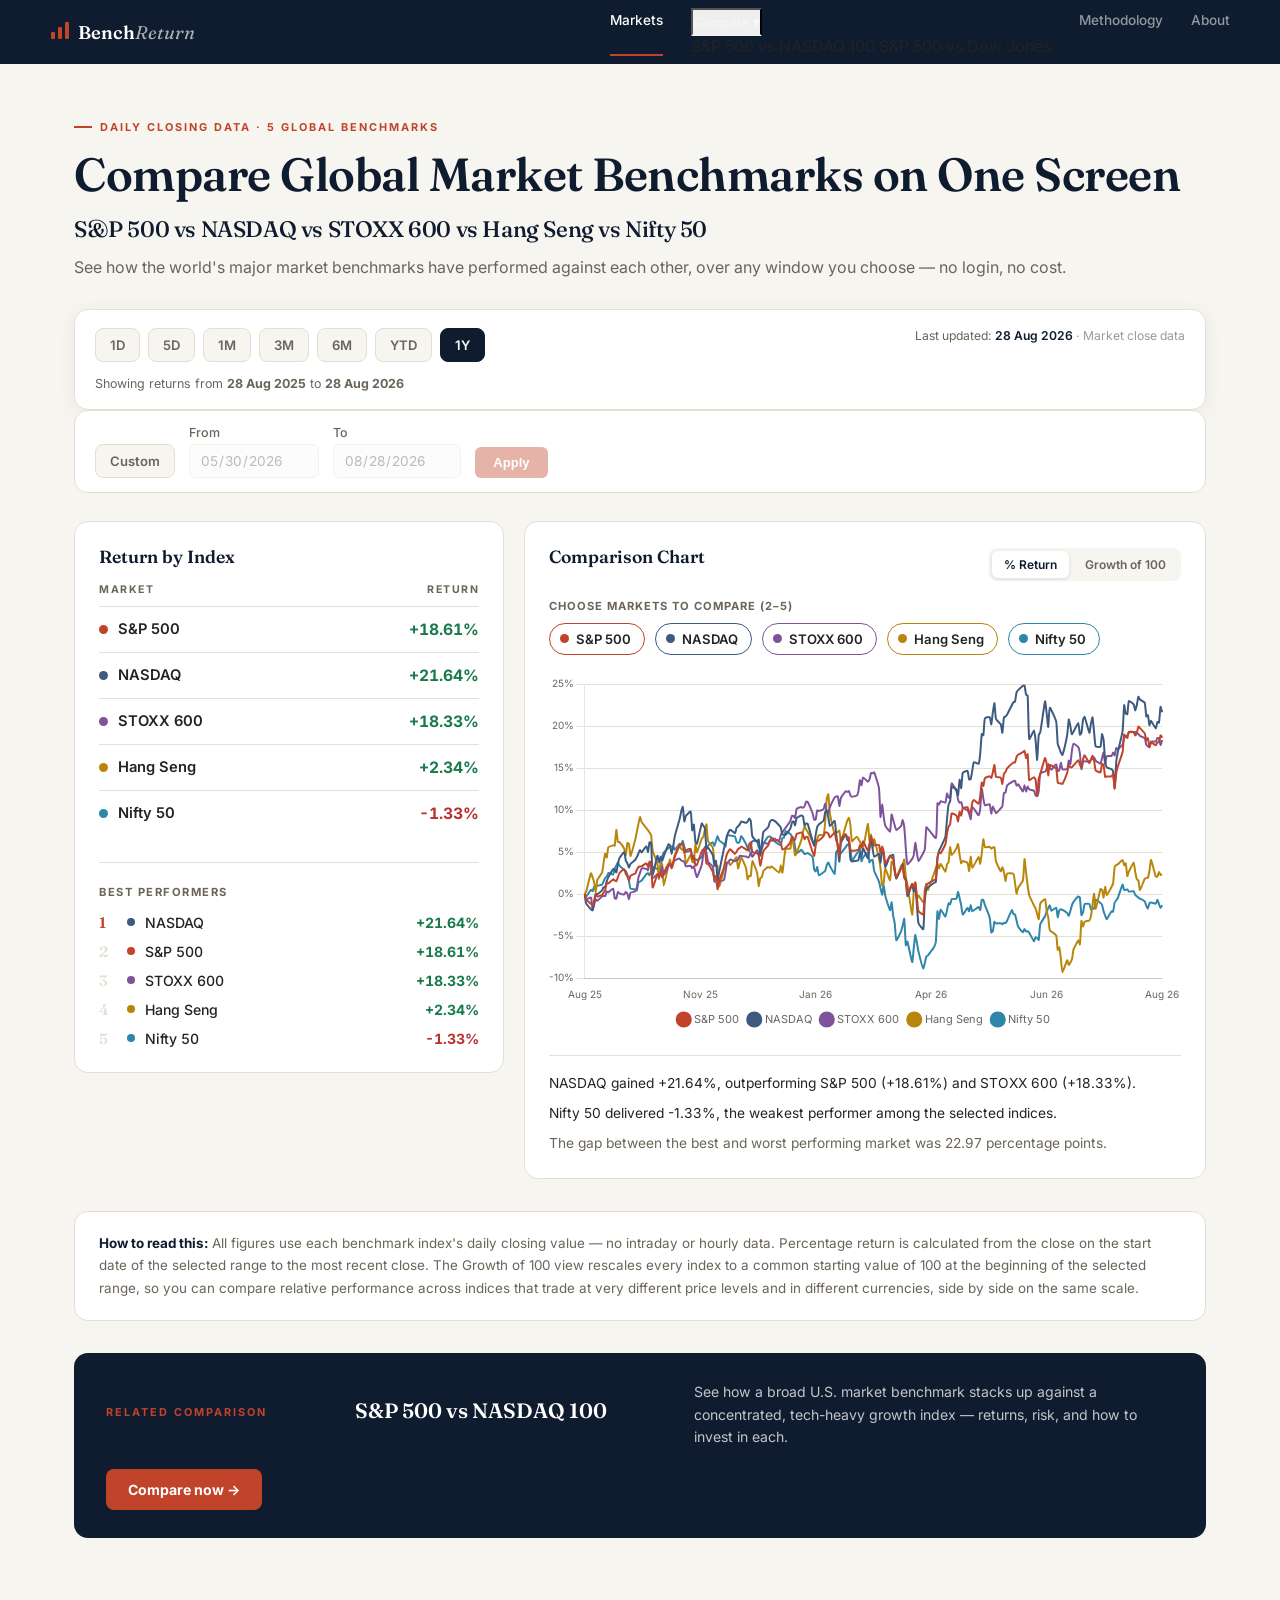
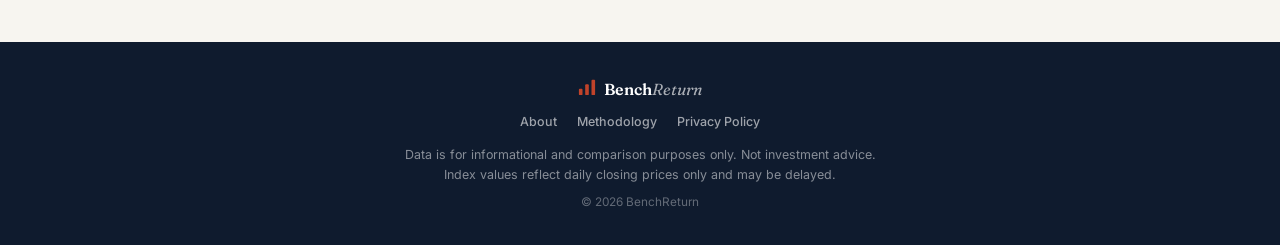
==== commit efd4a320: "Add files via upload" ====
--- a/index.html
+++ b/index.html
@@ -38,11 +38,24 @@
       </span>
       <span class="logo-text">Bench<em>Return</em></span>
     </a>
+
+
 <nav class="header-nav" id="headerNav">
-      <a href="index.html" class="nav-link active">Markets</a>
-      <a href="methodology.html" class="nav-link">Methodology</a>
-      <a href="about.html" class="nav-link">About</a>
-    </nav>
+  <a href="index.html" class="nav-link active">Markets</a>
+
+  <div class="nav-dropdown">
+    <button class="nav-link nav-dropdown-toggle" id="compareToggle" aria-haspopup="true" aria-expanded="false">
+      Compare <span class="nav-caret">▾</span>
+    </button>
+    <div class="nav-dropdown-menu">
+      <a href="sp500-vs-nasdaq100.html" class="nav-dropdown-link">S&amp;P 500 vs NASDAQ 100</a>
+      <a href="sp500-vs-dow-jones.html" class="nav-dropdown-link">S&amp;P 500 vs Dow Jones</a>
+    </div>
+  </div>
+
+  <a href="methodology.html" class="nav-link">Methodology</a>
+  <a href="about.html" class="nav-link">About</a>
+</nav>
 
     <button class="hamburger-btn" id="hamburgerBtn" aria-label="Open menu" aria-expanded="false">
       <span class="hamburger-bar"></span>
@@ -191,6 +204,31 @@
     const isOpen = headerNav.classList.toggle('open');
     hamburgerBtn.setAttribute('aria-expanded', isOpen);
   });
+
+document.querySelectorAll('.nav-dropdown-toggle').forEach(toggle => {
+  const dropdown = toggle.closest('.nav-dropdown');
+  toggle.addEventListener('click', (e) => {
+    e.stopPropagation();
+    const isOpen = dropdown.classList.toggle('open');
+    toggle.setAttribute('aria-expanded', isOpen);
+  });
+});
+
+document.addEventListener('click', () => {
+  document.querySelectorAll('.nav-dropdown.open').forEach(d => {
+    d.classList.remove('open');
+    d.querySelector('.nav-dropdown-toggle').setAttribute('aria-expanded', 'false');
+  });
+});
+
+document.addEventListener('keydown', e => {
+  if (e.key === 'Escape') {
+    document.querySelectorAll('.nav-dropdown.open').forEach(d => {
+      d.classList.remove('open');
+      d.querySelector('.nav-dropdown-toggle').setAttribute('aria-expanded', 'false');
+    });
+  }
+});
 </script>
 </body>
 </html>
--- a/assets/css/styles.css
+++ b/assets/css/styles.css
@@ -88,7 +88,6 @@
 
 .logo-mark {
   color: var(--c-sp500);
-  font-size: 1.3rem;
 }
 
 .logo-text em {
@@ -214,7 +213,7 @@
 
 .page-subtitle {
   font-family: 'Fraunces', serif;
-  font-size: clamp(1.2rem, 5vw, 0.9rem);
+  font-size: clamp(1.4rem, 5vw, 0.9rem);
   font-weight: 500;
   letter-spacing: -0.4px;
   margin: 0 0 12px;
@@ -224,7 +223,7 @@
 .page-sub {
   font-size: 1rem;
   color: var(--muted);
-  max-width: 560px;
+  max-width: 1020px;
   line-height: 1.6;
   margin: 0;
 }
@@ -960,4 +959,322 @@
   .return-table {
     font-size: 0.85rem;
   }
+}
+
+/* ════════════════════════════════════
+   COMPARISON PAGES (S&P 500 vs NASDAQ, etc.)
+════════════════════════════════════ */
+
+.compare-chart-panel,
+.compare-metrics-panel,
+.compare-static-panel {
+  margin-top: 28px;
+}
+
+.compare-chart-wrap {
+  height: 420px;
+  min-height: 320px;
+}
+
+.compare-table {
+  width: 100%;
+  border-collapse: collapse;
+  font-size: 0.9rem;
+  margin-top: 4px;
+}
+
+.compare-table th {
+  text-align: left;
+  font-size: 0.66rem;
+  font-weight: 700;
+  letter-spacing: 1.5px;
+  text-transform: uppercase;
+  color: var(--muted);
+  padding: 0 12px 10px 0;
+  border-bottom: 1.5px solid var(--border);
+}
+
+.compare-table td {
+  padding: 13px 12px 13px 0;
+  border-bottom: 1px solid var(--border);
+  color: var(--ink);
+}
+
+.compare-table tbody tr:last-child td {
+  border-bottom: none;
+}
+
+.compare-table td:first-child {
+  font-weight: 600;
+  color: var(--navy);
+}
+
+.compare-table td:not(:first-child),
+.compare-table th:not(:first-child) {
+  text-align: center;
+  font-variant-numeric: tabular-nums;
+}
+
+.compare-note {
+  margin: 14px 0 0;
+  font-size: 0.8rem;
+  color: var(--muted);
+  font-style: italic;
+}
+
+/* ADD THIS — styles your risk note + makes the methodology link visible */
+.compare-risk-note {
+  margin: 14px 0 0;
+  font-size: 0.8rem;
+  color: var(--muted);
+  font-style: italic;
+}
+
+.compare-risk-note a {
+  color: var(--c-nifty);   /* blue — reuses your existing brand blue */
+  font-weight: 700;
+  text-decoration: underline;
+  text-decoration-color: rgba(46, 134, 171, 0.35);
+}
+
+.compare-risk-note a:hover {
+  text-decoration-color: var(--c-nifty);
+}
+
+.compare-explainer,
+.compare-invest,
+
+.compare-disclaimer {
+  margin-top: 48px;
+}
+
+.compare-explainer .panel-title,
+.compare-invest .panel-title {
+  margin-bottom: 14px;
+}
+
+.compare-explainer p,
+.compare-invest p {
+  font-size: 0.9rem;
+  color: var(--ink);
+  line-height: 1.7;
+  margin: 0 0 14px;
+}
+
+.compare-invest h3 {
+  font-family: 'Fraunces', serif;
+  font-size: 1rem;
+  font-weight: 600;
+  color: var(--navy);
+  margin: 24px 0 6px;
+}
+
+.compare-invest h4 {
+  font-size: 0.85rem;
+  font-weight: 700;
+  color: var(--muted);
+  text-transform: uppercase;
+  letter-spacing: 0.5px;
+  margin: 18px 0 10px;
+}
+
+.table-scroll {
+  overflow-x: auto;
+  -webkit-overflow-scrolling: touch;
+}
+
+
+/* ════════════════════════════════════
+   US ETFs & International / European UCITS Alternatives
+════════════════════════════════════ */
+
+.compare-section-title {
+  font-family: 'Fraunces', serif;
+  font-size: 1.1rem;
+  font-weight: 600;
+  color: var(--navy);
+  margin: 50px 0 14px;
+}
+
+.compare-subsection-title {
+  font-size: 0.85rem;
+  font-weight: 700;
+  color: var(--muted);
+  text-transform: uppercase;
+  letter-spacing: 0.5px;
+  margin: 35px 0 10px;
+}
+
+.etf-table {
+  font-size: 0.85rem;
+  min-width: 640px;
+  border: 1px solid var(--border);
+  border-radius: 10px;
+}
+
+.etf-table thead tr {
+  background: var(--navy);
+}
+
+.etf-table th {
+  color: var(--paper);
+  border-bottom: none;
+  padding: 12px 14px;
+  font-size: 0.62rem;
+}
+
+.etf-table td {
+  padding: 12px 14px;
+  vertical-align: top;
+  border-bottom: 1px solid var(--border);
+}
+
+.etf-table tbody tr:nth-child(even) {
+  background: var(--cream);
+}
+
+.etf-table tbody tr:last-child td {
+  border-bottom: none;
+}
+
+.etf-table td:first-child {
+  color: var(--c-sp500);
+  font-weight: 700;
+  white-space: nowrap;
+}
+
+.etf-table td:nth-child(2) {
+  font-weight: 600;
+  color: var(--navy);
+}
+
+.etf-table td:nth-child(3) {
+  color: var(--muted);
+  white-space: nowrap;
+}
+
+.etf-table td:nth-child(4) {
+  text-align: center;
+  font-variant-numeric: tabular-nums;
+  white-space: nowrap;
+}
+
+.etf-table td:last-child {
+  color: var(--ink);
+  line-height: 1.5;
+}
+
+.intl-etf-group {
+  margin: 0 0 20px;
+}
+
+.intl-etf-group h4 {
+  font-size: 0.78rem;
+  font-weight: 700;
+  color: var(--muted);
+  text-transform: uppercase;
+  letter-spacing: 0.5px;
+  margin: 0 0 10px;
+}
+
+.intl-etf-chips {
+  display: flex;
+  flex-wrap: wrap;
+  gap: 10px;
+}
+
+.intl-etf-chip {
+  display: inline-flex;
+  align-items: center;
+  gap: 6px;
+  padding: 8px 14px;
+  border-radius: 20px;
+  border: 1.5px solid var(--border);
+  background: var(--cream);
+  font-size: 0.85rem;
+  color: var(--ink);
+}
+
+.intl-etf-chip strong {
+  color: var(--c-nasdaq);
+}
+
+.metric-value.gain  { color: var(--gain); font-weight: 700; }
+.metric-value.loss  { color: var(--loss); font-weight: 700; }
+.metric-value.muted { color: var(--muted); }
+
+.compare-disclaimer {
+  background: var(--cream);
+}
+
+.compare-disclaimer p {
+  font-size: 0.82rem;
+}
+
+/* ════════════════════════════════════
+   RELATED COMPARISON CALLOUT (homepage)
+════════════════════════════════════ */
+
+.related-compare {
+  margin-top: 32px;
+}
+
+.related-compare-card {
+  background: var(--navy);
+  border-radius: 14px;
+  padding: 28px 32px;
+  display: flex;
+  flex-wrap: wrap;
+  align-items: center;
+  justify-content: space-between;
+  gap: 20px;
+}
+
+.related-compare-eyebrow {
+  font-size: 0.68rem;
+  font-weight: 700;
+  letter-spacing: 2px;
+  text-transform: uppercase;
+  color: var(--c-sp500);
+  margin: 0 0 6px;
+}
+
+.related-compare-title {
+  font-family: 'Fraunces', serif;
+  font-size: 1.3rem;
+  font-weight: 600;
+  color: var(--paper);
+  margin: 0 0 8px;
+}
+
+.related-compare-desc {
+  font-size: 0.88rem;
+  color: rgba(255,255,255,0.75);
+  max-width: 480px;
+  margin: 0;
+  line-height: 1.6;
+}
+
+.related-compare-btn {
+  flex-shrink: 0;
+  background: var(--c-sp500);
+  color: var(--paper);
+  font-weight: 700;
+  font-size: 0.88rem;
+  padding: 12px 22px;
+  border-radius: 8px;
+  white-space: nowrap;
+  transition: opacity 0.18s var(--ease);
+}
+
+.related-compare-btn:hover {
+  opacity: 0.88;
+}
+
+@media (max-width: 640px) {
+  .related-compare-card {
+    flex-direction: column;
+    align-items: flex-start;
+    padding: 22px 20px;
+  }
 }
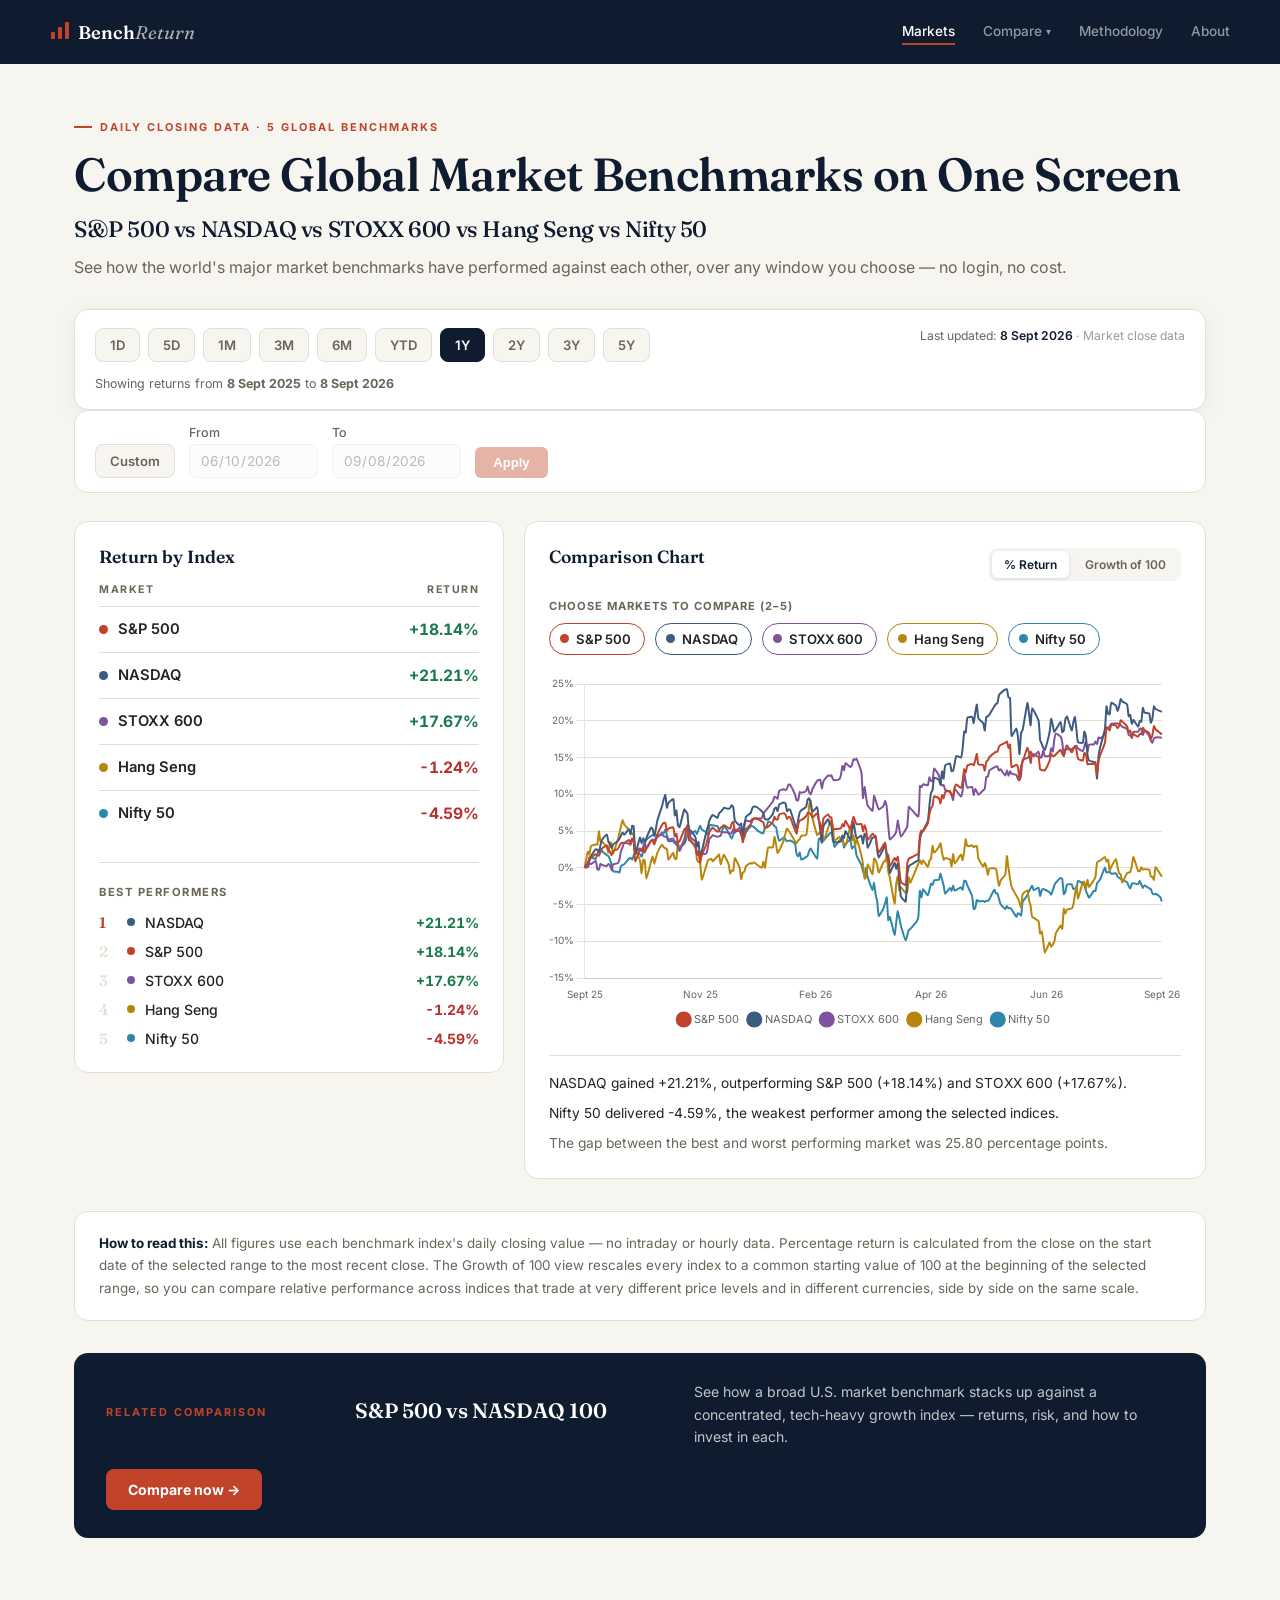
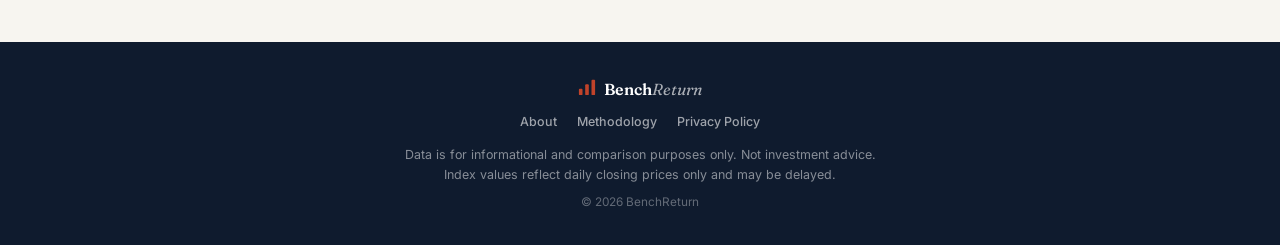
==== commit d992d46d: "Add files via upload" ====
--- a/index.html
+++ b/index.html
@@ -85,6 +85,9 @@
         <button class="range-btn" data-range="6M">6M</button>
         <button class="range-btn" data-range="YTD">YTD</button>
         <button class="range-btn active" data-range="1Y">1Y</button>
+        <button class="range-btn" data-range="2Y">2Y</button>
+        <button class="range-btn" data-range="3Y">3Y</button>
+        <button class="range-btn" data-range="5Y">5Y</button>
         
       </div>
 
--- a/assets/css/styles.css
+++ b/assets/css/styles.css
@@ -115,6 +115,61 @@
 .nav-link.active {
   color: var(--paper);
   border-bottom-color: var(--c-sp500);
+}
+
+.nav-dropdown {
+  position: relative;
+}
+
+.nav-dropdown-toggle {
+  display: flex;
+  align-items: center;
+  gap: 4px;
+  background: none;
+  border: none;
+  font-family: inherit;
+  cursor: pointer;
+}
+
+.nav-caret {
+  font-size: 0.65rem;
+  transition: transform 0.2s var(--ease);
+}
+
+.nav-dropdown.open .nav-caret {
+  transform: rotate(180deg);
+}
+
+.nav-dropdown-menu {
+  display: none;
+  position: absolute;
+  top: calc(100% + 14px);
+  left: 0;
+  min-width: 230px;
+  background: var(--paper);
+  border-radius: 8px;
+  box-shadow: 0 12px 28px rgba(15,27,46,0.2);
+  padding: 8px;
+  z-index: 30;
+}
+
+.nav-dropdown.open .nav-dropdown-menu {
+  display: block;
+}
+
+.nav-dropdown-link {
+  display: block;
+  padding: 10px 12px;
+  border-radius: 6px;
+  font-size: 0.85rem;
+  font-weight: 500;
+  color: var(--ink);
+  transition: background 0.15s var(--ease), color 0.15s var(--ease);
+}
+
+.nav-dropdown-link:hover {
+  background: rgba(193,67,42,0.08);
+  color: var(--c-sp500);
 }
 
 .hamburger-btn {
@@ -167,8 +222,41 @@
     padding-left: 21px;
   }
 
+
   .hamburger-btn {
     display: flex;
+  }
+
+  .nav-dropdown-toggle {
+    width: 100%;
+    justify-content: space-between;
+    padding: 14px 24px;
+    border-bottom: 1px solid rgba(255,255,255,0.08);
+  }
+
+  .nav-dropdown-menu {
+    display: none;
+    position: static;
+    background: rgba(0,0,0,0.15);
+    box-shadow: none;
+    border-radius: 0;
+    padding: 0;
+  }
+
+  .nav-dropdown.open .nav-dropdown-menu {
+    display: block;
+  }
+
+  .nav-dropdown-link {
+    color: rgba(255,255,255,0.75);
+    padding: 12px 24px 12px 40px;
+    border-radius: 0;
+    border-bottom: 1px solid rgba(255,255,255,0.08);
+  }
+
+  .nav-dropdown-link:hover {
+    background: rgba(255,255,255,0.05);
+    color: var(--paper);
   }
 }
 
